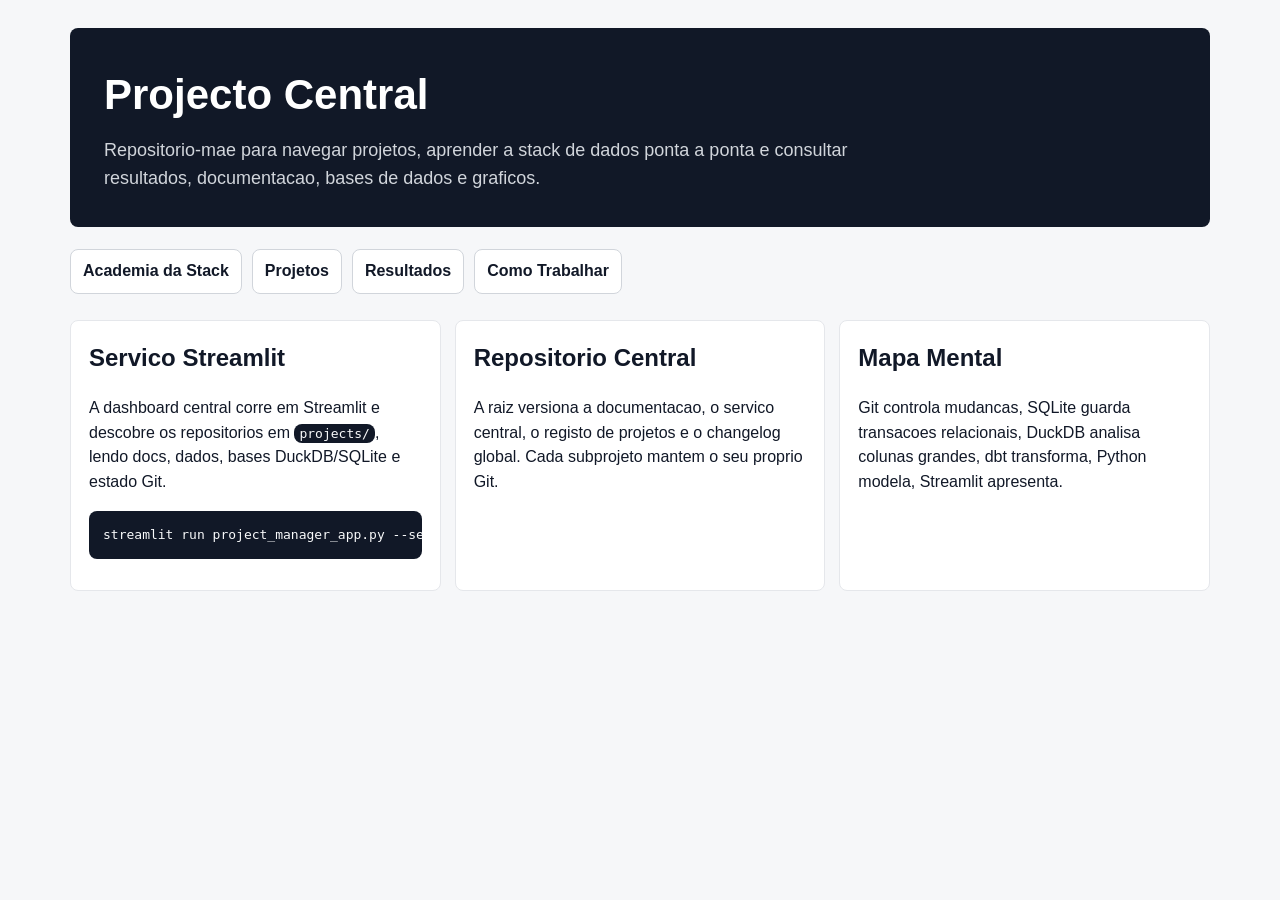
==== docs_html/index.html @ e4660920 "Create central project hub service" ====
<!doctype html>
<html lang="pt">
<head>
  <meta charset="utf-8">
  <meta name="viewport" content="width=device-width, initial-scale=1">
  <title>Projecto Central</title>
  <link rel="stylesheet" href="style.css">
</head>
<body>
  <main class="shell">
    <section class="hero">
      <h1>Projecto Central</h1>
      <p>Repositorio-mae para navegar projetos, aprender a stack de dados ponta a ponta e consultar resultados, documentacao, bases de dados e graficos.</p>
    </section>
    <nav class="nav">
      <a href="concepts.html">Academia da Stack</a>
      <a href="projects.html">Projetos</a>
      <a href="results.html">Resultados</a>
      <a href="roadmap.html">Como Trabalhar</a>
    </nav>
    <section class="grid">
      <article class="card">
        <h2>Servico Streamlit</h2>
        <p>A dashboard central corre em Streamlit e descobre os repositorios em <code>projects/</code>, lendo docs, dados, bases DuckDB/SQLite e estado Git.</p>
        <pre>streamlit run project_manager_app.py --server.port 8600</pre>
      </article>
      <article class="card">
        <h2>Repositorio Central</h2>
        <p>A raiz versiona a documentacao, o servico central, o registo de projetos e o changelog global. Cada subprojeto mantem o seu proprio Git.</p>
      </article>
      <article class="card">
        <h2>Mapa Mental</h2>
        <p>Git controla mudancas, SQLite guarda transacoes relacionais, DuckDB analisa colunas grandes, dbt transforma, Python modela, Streamlit apresenta.</p>
      </article>
    </section>
  </main>
</body>
</html>
---- docs_html/style.css ----
* {
  box-sizing: border-box;
}

body {
  margin: 0;
  font-family: Inter, -apple-system, BlinkMacSystemFont, "Segoe UI", sans-serif;
  color: #111827;
  background: #f6f7f9;
  line-height: 1.55;
}

a {
  color: #0f766e;
  text-decoration: none;
}

a:hover {
  text-decoration: underline;
}

.shell {
  max-width: 1180px;
  margin: 0 auto;
  padding: 28px 20px 56px;
}

.hero {
  background: #111827;
  color: #fff;
  border-radius: 8px;
  padding: 34px;
  margin-bottom: 22px;
}

.hero h1 {
  margin: 0 0 10px;
  font-size: 42px;
  letter-spacing: 0;
}

.hero p {
  margin: 0;
  max-width: 820px;
  color: #d1d5db;
  font-size: 18px;
}

.nav {
  display: flex;
  gap: 10px;
  flex-wrap: wrap;
  margin: 0 0 26px;
}

.nav a {
  display: inline-block;
  border: 1px solid #d1d5db;
  background: #fff;
  border-radius: 8px;
  padding: 9px 12px;
  color: #111827;
  font-weight: 650;
}

.grid {
  display: grid;
  grid-template-columns: repeat(3, minmax(0, 1fr));
  gap: 14px;
}

.grid.two {
  grid-template-columns: repeat(2, minmax(0, 1fr));
}

.card {
  background: #fff;
  border: 1px solid #e5e7eb;
  border-radius: 8px;
  padding: 18px;
  min-height: 150px;
}

.card h2,
.card h3 {
  margin-top: 0;
}

.tag {
  display: inline-block;
  background: #ecfdf5;
  color: #065f46;
  border: 1px solid #a7f3d0;
  border-radius: 999px;
  padding: 3px 8px;
  font-size: 12px;
  font-weight: 700;
  margin: 0 6px 6px 0;
}

.step {
  display: grid;
  grid-template-columns: 44px 1fr;
  gap: 14px;
  margin: 14px 0;
}

.step strong {
  display: inline-flex;
  align-items: center;
  justify-content: center;
  width: 38px;
  height: 38px;
  border-radius: 8px;
  background: #0f766e;
  color: #fff;
}

code,
pre {
  background: #111827;
  color: #f9fafb;
  border-radius: 8px;
}

code {
  padding: 2px 5px;
}

pre {
  padding: 14px;
  overflow-x: auto;
}

table {
  width: 100%;
  border-collapse: collapse;
  background: #fff;
  border-radius: 8px;
  overflow: hidden;
}

th,
td {
  padding: 11px 12px;
  border-bottom: 1px solid #e5e7eb;
  text-align: left;
}

th {
  background: #f3f4f6;
}

@media (max-width: 850px) {
  .grid,
  .grid.two {
    grid-template-columns: 1fr;
  }

  .hero h1 {
    font-size: 32px;
  }
}
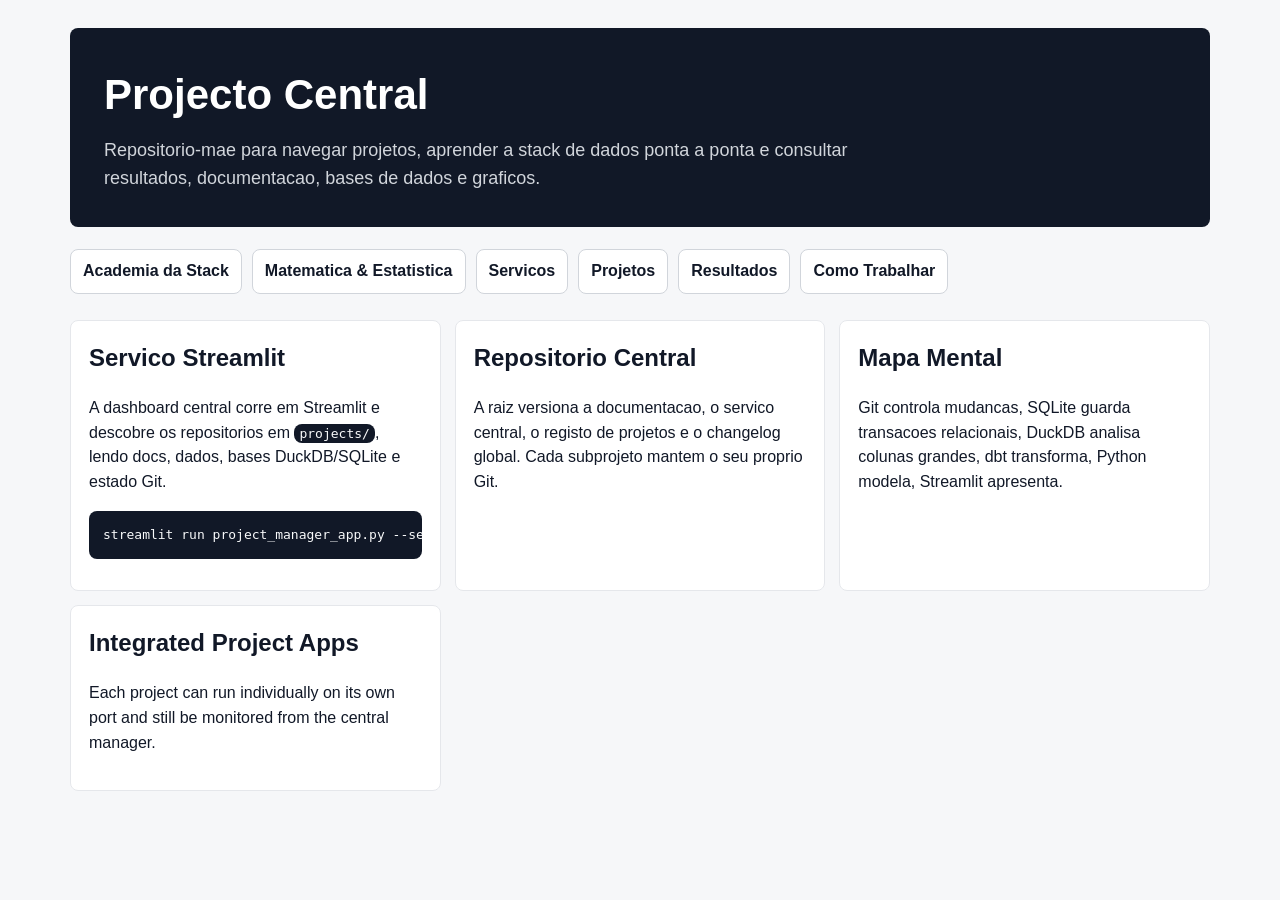
==== commit 69a92da5: "Add integrated project services and bilingual theory" ====
--- a/docs_html/index.html
+++ b/docs_html/index.html
@@ -14,6 +14,8 @@
     </section>
     <nav class="nav">
       <a href="concepts.html">Academia da Stack</a>
+      <a href="theory.html">Matematica & Estatistica</a>
+      <a href="services.html">Servicos</a>
       <a href="projects.html">Projetos</a>
       <a href="results.html">Resultados</a>
       <a href="roadmap.html">Como Trabalhar</a>
@@ -32,6 +34,10 @@
         <h2>Mapa Mental</h2>
         <p>Git controla mudancas, SQLite guarda transacoes relacionais, DuckDB analisa colunas grandes, dbt transforma, Python modela, Streamlit apresenta.</p>
       </article>
+      <article class="card">
+        <h2>Integrated Project Apps</h2>
+        <p>Each project can run individually on its own port and still be monitored from the central manager.</p>
+      </article>
     </section>
   </main>
 </body>
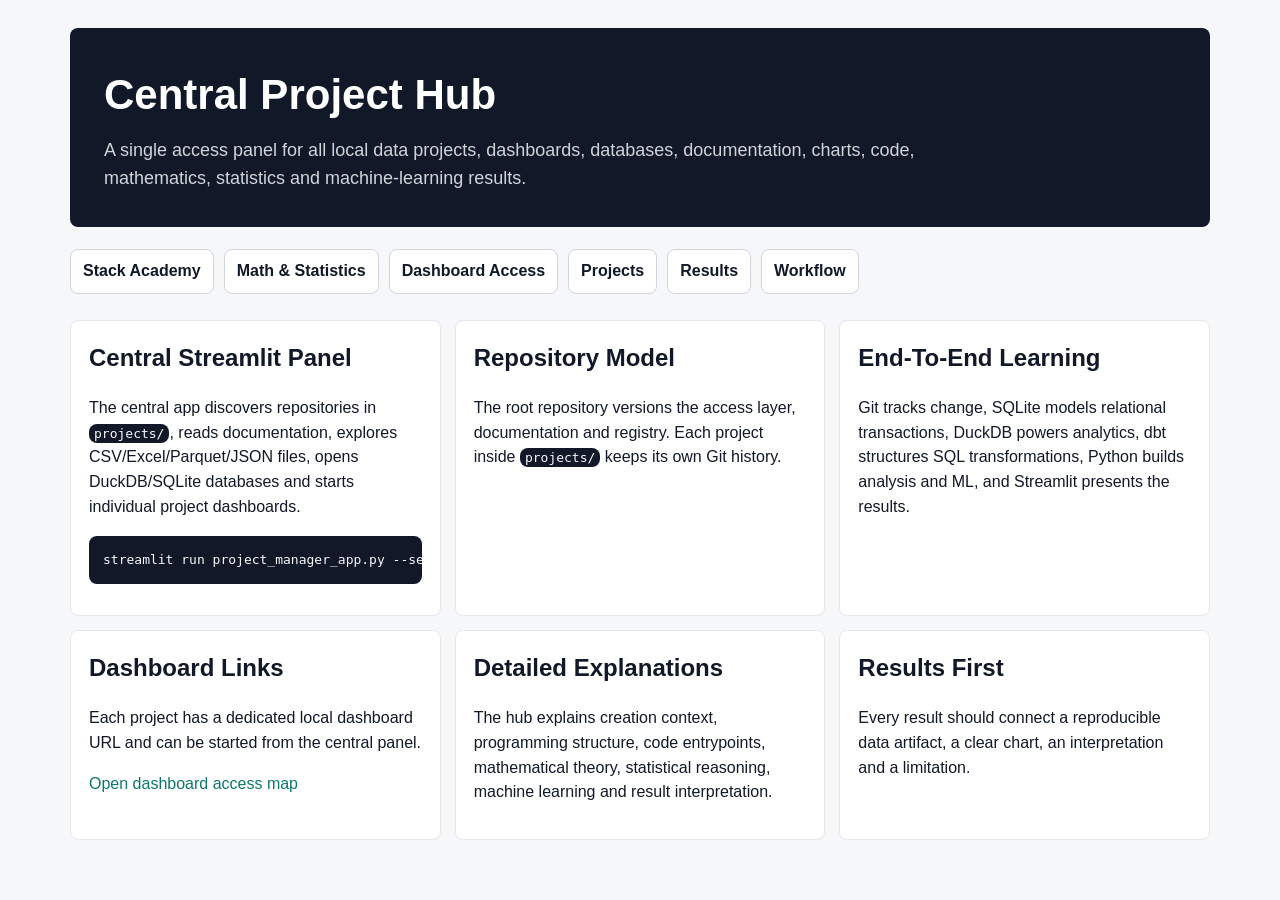
==== commit 0ec31cbc: "Convert central hub to English access panel" ====
--- a/docs_html/index.html
+++ b/docs_html/index.html
@@ -1,42 +1,51 @@
 <!doctype html>
-<html lang="pt">
+<html lang="en">
 <head>
   <meta charset="utf-8">
   <meta name="viewport" content="width=device-width, initial-scale=1">
-  <title>Projecto Central</title>
+  <title>Central Project Hub</title>
   <link rel="stylesheet" href="style.css">
 </head>
 <body>
   <main class="shell">
     <section class="hero">
-      <h1>Projecto Central</h1>
-      <p>Repositorio-mae para navegar projetos, aprender a stack de dados ponta a ponta e consultar resultados, documentacao, bases de dados e graficos.</p>
+      <h1>Central Project Hub</h1>
+      <p>A single access panel for all local data projects, dashboards, databases, documentation, charts, code, mathematics, statistics and machine-learning results.</p>
     </section>
     <nav class="nav">
-      <a href="concepts.html">Academia da Stack</a>
-      <a href="theory.html">Matematica & Estatistica</a>
-      <a href="services.html">Servicos</a>
-      <a href="projects.html">Projetos</a>
-      <a href="results.html">Resultados</a>
-      <a href="roadmap.html">Como Trabalhar</a>
+      <a href="concepts.html">Stack Academy</a>
+      <a href="theory.html">Math & Statistics</a>
+      <a href="services.html">Dashboard Access</a>
+      <a href="projects.html">Projects</a>
+      <a href="results.html">Results</a>
+      <a href="roadmap.html">Workflow</a>
     </nav>
     <section class="grid">
       <article class="card">
-        <h2>Servico Streamlit</h2>
-        <p>A dashboard central corre em Streamlit e descobre os repositorios em <code>projects/</code>, lendo docs, dados, bases DuckDB/SQLite e estado Git.</p>
+        <h2>Central Streamlit Panel</h2>
+        <p>The central app discovers repositories in <code>projects/</code>, reads documentation, explores CSV/Excel/Parquet/JSON files, opens DuckDB/SQLite databases and starts individual project dashboards.</p>
         <pre>streamlit run project_manager_app.py --server.port 8600</pre>
       </article>
       <article class="card">
-        <h2>Repositorio Central</h2>
-        <p>A raiz versiona a documentacao, o servico central, o registo de projetos e o changelog global. Cada subprojeto mantem o seu proprio Git.</p>
+        <h2>Repository Model</h2>
+        <p>The root repository versions the access layer, documentation and registry. Each project inside <code>projects/</code> keeps its own Git history.</p>
       </article>
       <article class="card">
-        <h2>Mapa Mental</h2>
-        <p>Git controla mudancas, SQLite guarda transacoes relacionais, DuckDB analisa colunas grandes, dbt transforma, Python modela, Streamlit apresenta.</p>
+        <h2>End-To-End Learning</h2>
+        <p>Git tracks change, SQLite models relational transactions, DuckDB powers analytics, dbt structures SQL transformations, Python builds analysis and ML, and Streamlit presents the results.</p>
       </article>
       <article class="card">
-        <h2>Integrated Project Apps</h2>
-        <p>Each project can run individually on its own port and still be monitored from the central manager.</p>
+        <h2>Dashboard Links</h2>
+        <p>Each project has a dedicated local dashboard URL and can be started from the central panel.</p>
+        <p><a href="services.html">Open dashboard access map</a></p>
+      </article>
+      <article class="card">
+        <h2>Detailed Explanations</h2>
+        <p>The hub explains creation context, programming structure, code entrypoints, mathematical theory, statistical reasoning, machine learning and result interpretation.</p>
+      </article>
+      <article class="card">
+        <h2>Results First</h2>
+        <p>Every result should connect a reproducible data artifact, a clear chart, an interpretation and a limitation.</p>
       </article>
     </section>
   </main>
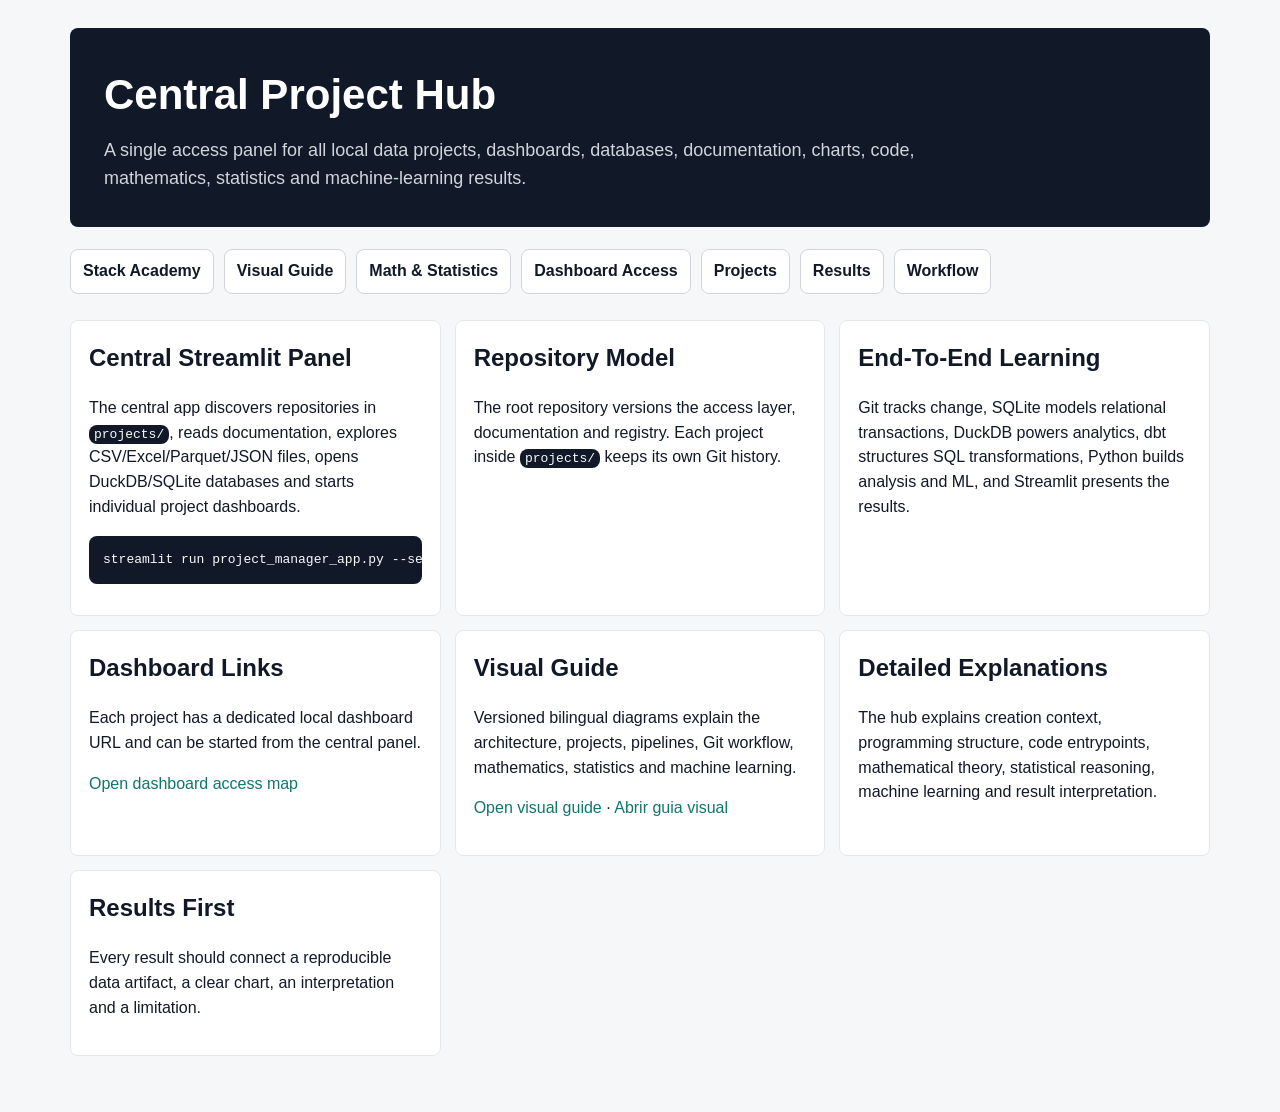
==== commit fe14e781: "Add bilingual visual documentation diagrams" ====
--- a/docs_html/index.html
+++ b/docs_html/index.html
@@ -14,6 +14,7 @@
     </section>
     <nav class="nav">
       <a href="concepts.html">Stack Academy</a>
+      <a href="visuals.html">Visual Guide</a>
       <a href="theory.html">Math & Statistics</a>
       <a href="services.html">Dashboard Access</a>
       <a href="projects.html">Projects</a>
@@ -40,6 +41,11 @@
         <p><a href="services.html">Open dashboard access map</a></p>
       </article>
       <article class="card">
+        <h2>Visual Guide</h2>
+        <p>Versioned bilingual diagrams explain the architecture, projects, pipelines, Git workflow, mathematics, statistics and machine learning.</p>
+        <p><a href="visuals.html">Open visual guide</a> · <a href="visuals_pt.html">Abrir guia visual</a></p>
+      </article>
+      <article class="card">
         <h2>Detailed Explanations</h2>
         <p>The hub explains creation context, programming structure, code entrypoints, mathematical theory, statistical reasoning, machine learning and result interpretation.</p>
       </article>
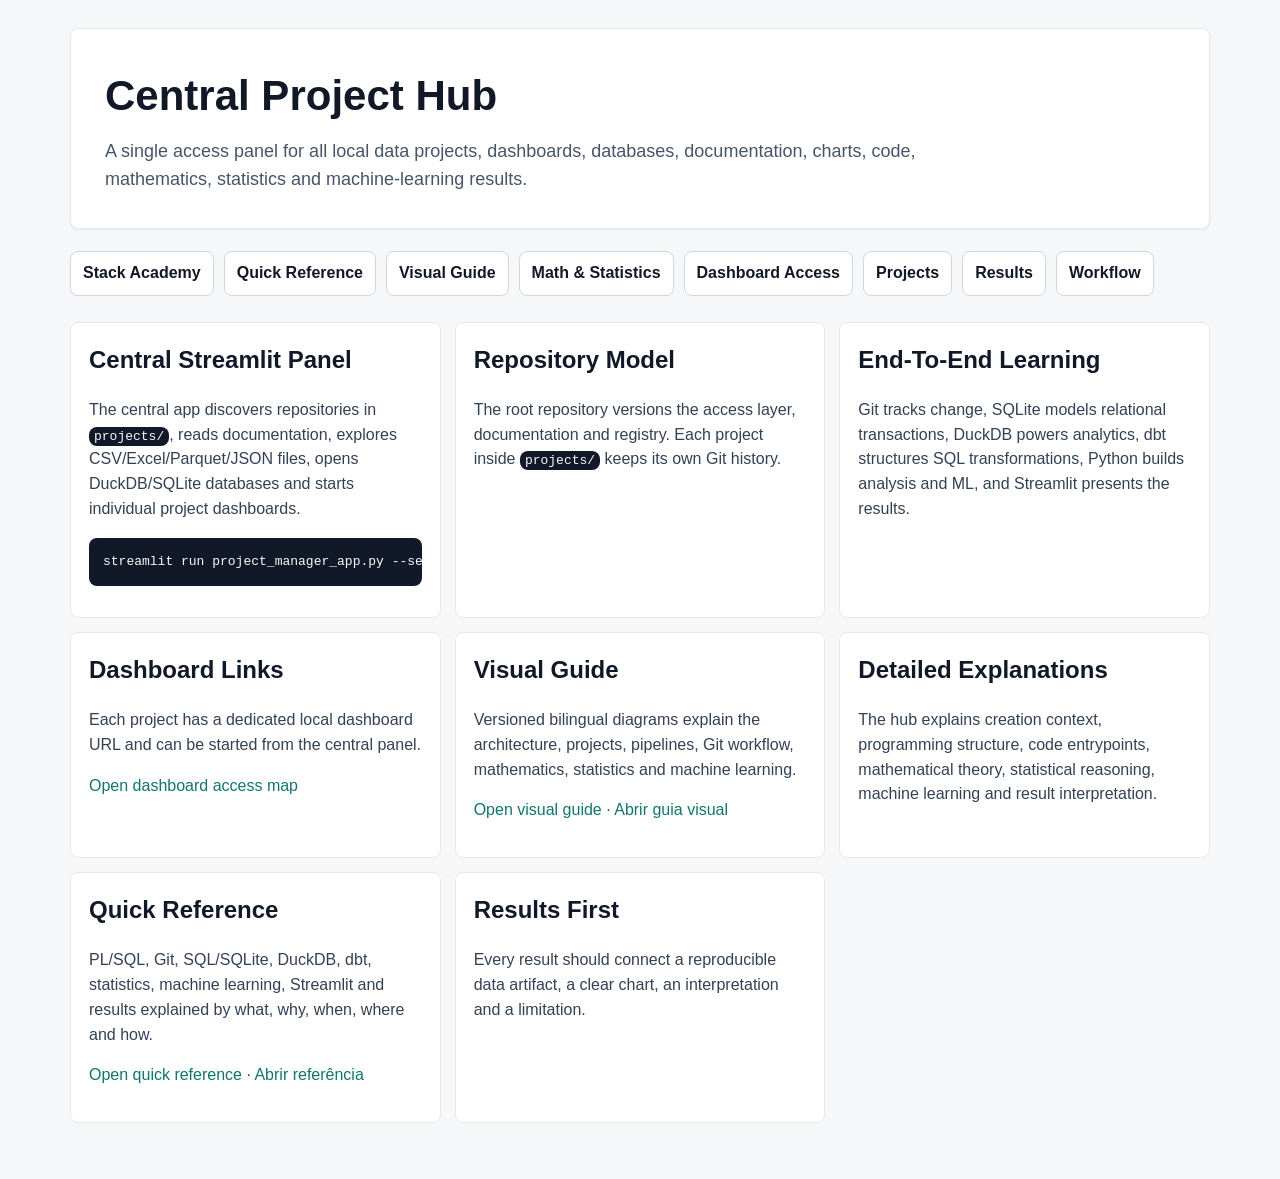
==== commit 31b7248c: "Add bilingual stack quick reference" ====
--- a/docs_html/index.html
+++ b/docs_html/index.html
@@ -14,6 +14,7 @@
     </section>
     <nav class="nav">
       <a href="concepts.html">Stack Academy</a>
+      <a href="stack_reference.html">Quick Reference</a>
       <a href="visuals.html">Visual Guide</a>
       <a href="theory.html">Math & Statistics</a>
       <a href="services.html">Dashboard Access</a>
@@ -50,6 +51,11 @@
         <p>The hub explains creation context, programming structure, code entrypoints, mathematical theory, statistical reasoning, machine learning and result interpretation.</p>
       </article>
       <article class="card">
+        <h2>Quick Reference</h2>
+        <p>PL/SQL, Git, SQL/SQLite, DuckDB, dbt, statistics, machine learning, Streamlit and results explained by what, why, when, where and how.</p>
+        <p><a href="stack_reference.html">Open quick reference</a> · <a href="stack_reference_pt.html">Abrir referência</a></p>
+      </article>
+      <article class="card">
         <h2>Results First</h2>
         <p>Every result should connect a reproducible data artifact, a clear chart, an interpretation and a limitation.</p>
       </article>
--- a/docs_html/style.css
+++ b/docs_html/style.css
@@ -26,11 +26,13 @@
 }
 
 .hero {
-  background: #111827;
-  color: #fff;
+  background: #fff;
+  color: #111827;
+  border: 1px solid #e5e7eb;
   border-radius: 8px;
   padding: 34px;
   margin-bottom: 22px;
+  box-shadow: 0 1px 2px rgba(15, 23, 42, 0.05);
 }
 
 .hero h1 {
@@ -42,7 +44,7 @@
 .hero p {
   margin: 0;
   max-width: 820px;
-  color: #d1d5db;
+  color: #475569;
   font-size: 18px;
 }
 
@@ -75,6 +77,7 @@
 
 .card {
   background: #fff;
+  color: #111827;
   border: 1px solid #e5e7eb;
   border-radius: 8px;
   padding: 18px;
@@ -84,6 +87,13 @@
 .card h2,
 .card h3 {
   margin-top: 0;
+  color: #111827;
+}
+
+.card p,
+.card li,
+td {
+  color: #334155;
 }
 
 .tag {
